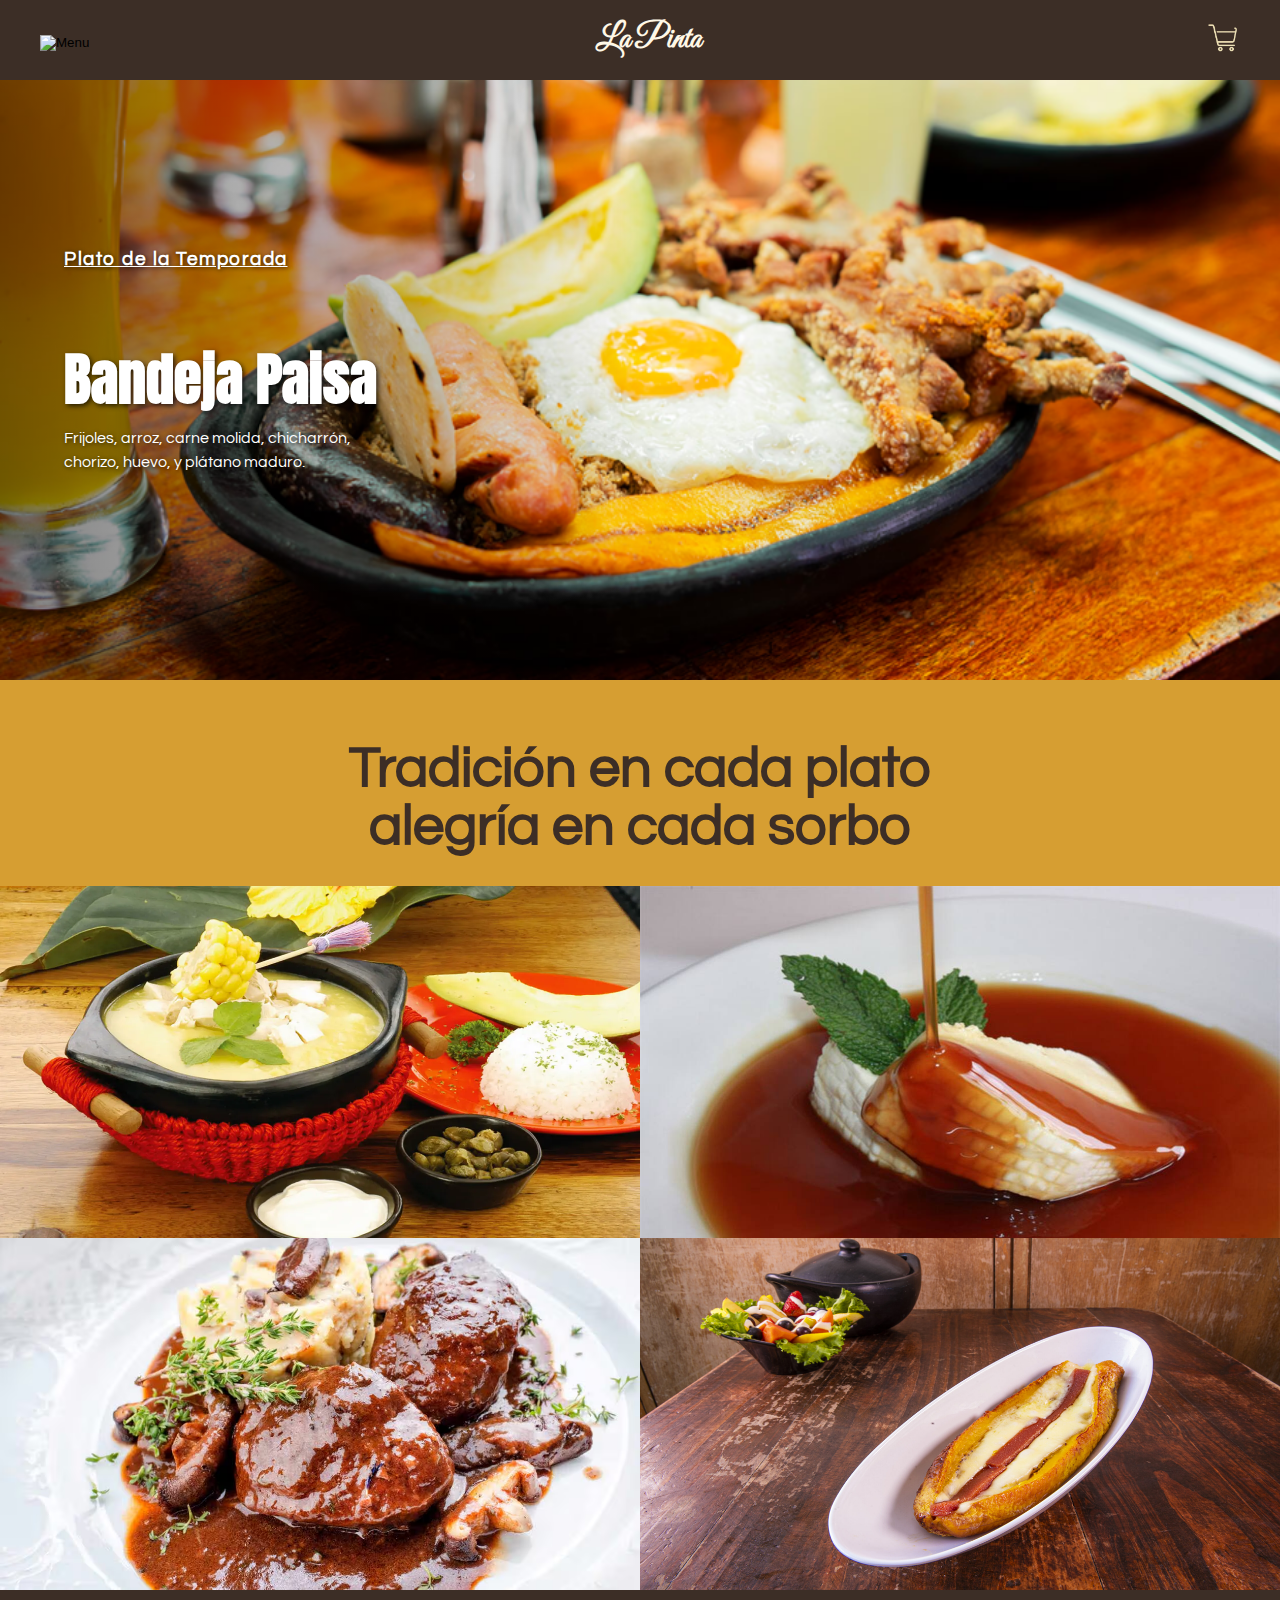
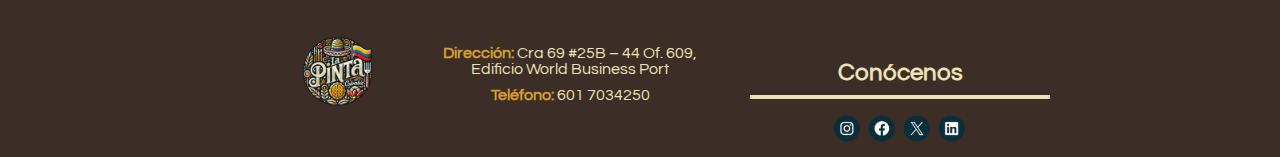
==== Menu_Restaurante/index.html @ 575f1a90 "estructura carpetas" ====
<!DOCTYPE html>
<html lang="es">
<head>
    <meta charset="UTF-8">
    <meta name="viewport" content="width=device-width, initial-scale=1.0">
    <title>La Pinta</title>
    <link rel="icon" href="Imagenes/Home/LaPintaLogo.png" type="la-pinta-logo">
    <link rel="preconnect" href="https://fonts.googleapis.com">
    <link rel="preconnect" href="https://fonts.gstatic.com" crossorigin>
    <link href="https://fonts.googleapis.com/css2?family=Great+Vibes&family=Questrial&display=swap" rel="stylesheet">
    <link href="https://fonts.googleapis.com/css2?family=Anton&display=swap" rel="stylesheet">
    <link rel="stylesheet" href="styles.css">
    <link rel="stylesheet" href="Header&Footer.css">
    <link rel="stylesheet" href="Scrollers.css">
</head>
<body>
    <header>
        <div class="dropdown">
            <button class="dropbtn">
                <img src="Imagenes/Menu_Hamburgesa.png" alt="Menu">
            </button>
            <div class="dropdown-content">
                <a href="Html/Conocenos2.html">¿Quiénes Somos?</a>
                <a href="Html/Carta.html">Carta</a>
                <a href="Html/Carrito.html">Carrito de Compras</a>
                <a href="Html/Login.html">Login</a>
            </div>
        </div>
        
        <h1><a href="index.html">La Pinta</a></h1>
        <div>
            <a href="Html/Carrito.html">
                <img src="Imagenes/Index/carritoIcono.png" alt="Carrito">
            </a>
        </div>
    </header>
     <div class="slider-box">
        <ul>
            <li>
                <img src="Imagenes/Index/bandeja_grande.png" alt="Bandeja Paisa">
                <div class="texteo">
                    <h3>Plato de la Temporada</h3>
                    <h1> <a href="Html/Carta.html">Bandeja Paisa</a></h1>
                    <p>Frijoles, arroz, carne molida, chicharrón, <br> chorizo, huevo, y plátano maduro.</p>
                </div>
            </li>
            <li>
                <img src="Imagenes/Index/Ceviche_grande.png" alt="Ceviche de Camarón">
                <div class="texteo">
                    <h3>Entrada de la Temporada</h3>
                    <h1><a href="Html/Carta.html">Ceviche de <br>Camarón</a></h1>
                    <p>Fresco ceviche de camarón en salsa de <br>tomate con limón y cilantro.</p>
                </div>
            </li>
            <li>
                <img src="Imagenes/Index/Guaro_grande.png" alt="Aguardiente Rosado del Tolima">
                <div class="texteo">
                    <h3>¡Disfruta y Prueba!</h3>
                    <h1><a href="Html/Carta.html">Aguardiente <br> Rosado del <br>Tolima</a></h1>
                    <p>Aguardiente rosado del Tolima, suave <br> y refrescante. 750ml</p>
                </div>
            </li>
            <li>
                <img src="Imagenes/Index/Merengon_grande.png" alt="Merengón de Guanábana">
                <div class="texteo">
                    <h3>Endulza tu paladar</h3>
                    <h1><a href="Html/Carta.html">Merengón <br>de Guanábana</a></h1>
                    <p>Merengón de guanábana, crujiente <br> por fuera y suave por dentro.</p>
                </div>
            </li>
            <li>
                <img src="Imagenes/Index/chefs_grandre.png" alt="Conoce La Pinta">
                <div class="texteo">
                    <h3>¿Quiénes somos?</h3>
                    <h1><a href="Html/Conocenos2.html">¡Conoce La <br> Pinta!</a></h1>
                    <p> Conoce como nacio La Pinta</p>
                </div>
            </li>
        </ul>
    </div>
    <section class="tradition">
        <h2>Tradición en cada plato <br>alegría en cada sorbo</h2>
        <div class="tradition-gallery">
            <div class="tradition-item">
            <img src="Imagenes/Index/Ajiaco_mediano.png" alt="Sopa">
            <div class="overlay">
                <h3><a href="Html/Carta.html">Ajiaco</a></h3>
                <p>Ajiaco típico Bogotano con pollo,<br> diferentes papas, arroz, aguacate <br>y alcaparras.</p>
            </div>
        </div>
        <div class="tradition-item">
            <img src="Imagenes/Index/cuajada_mediana.png" alt="Cuajada">
            <div class="overlay">
                <h3><a href="Html/Carta.html">Cuajada con Melado</a></h3>
                <p>Postre tradicional con cuajada y melado de panela.</p>
            </div>
        </div>
        <div class="tradition-item">
            <img src="Imagenes/Index/cartagena_medaiana.png" alt="Carne">
            <div class="overlay">
                <h3><a href="Html/Carta.html">Posta Cartagenera</a></h3>
                <p>Carne de res en salsa negra a base de panela, <br> típica de Cartagena. Acompañada de arroz de coco <br> y tajadas de platano maduro.</p>
            </div>
        </div>
        <div class="tradition-item">
            <img src="Imagenes/Index/Platano_mediana.png" alt="Platano">
            <div class="overlay">
                <h3><a href="Html/Carta.html">Plátano con Bocadillo y Queso</a></h3>
                <p>Plátano maduro con bocadillo <br>y queso fresco.</p>
            </div>
        </div>
        </div>
    </div>

    <footer class="footer">
        <div class="footer-content">
            <div class="footer-left">
                <a href="index.html" class="logo">
                    <img src="Imagenes/Home/LaPintaLogo.png" alt="La Pinta Logo">
                </a>
                <div class="footer-address">
                    <p><strong>Dirección:</strong> Cra 69 #25B – 44 Of. 609,<br>Edificio World Business Port</p>
                    <p><strong>Teléfono:</strong> 601 7034250</p>
                </div>
            </div>
            <div class="footer-right">
                <h2><a href="Html/Conocenos2.html">Conócenos</a></h2> 
                <div class="footer-social">
                    <img src="Imagenes/Home/RedesSociales.png" alt="Redes Sociales">
                </div>
            </div>
        </div>
    </footer>
</body>
</html>
---- Menu_Restaurante/styles.css ----
* {
    margin: 0;
    padding: 0;
    box-sizing: border-box;
    
}



body {
    background-color: #D69E32;
    overflow-x: hidden;
}

.slider-box {
    width: 100%;
    height: 50vw;
    max-height: 600px;
    overflow: hidden;
    position: relative;
}

.slider-box img {
    width: 100%;
    height: 100%;
    max-height: 600px;
    object-fit: cover;
    
}

.slider-box ul {
    display: flex;
    width: 500%; /* Cambiado a 500% para cubrir 5 elementos */
    padding: 0;
    margin: 0;
    animation: slide 30s infinite alternate ease-in-out; /* Ajuste de tiempo para que sea proporcional a los 5 elementos */
}

.slider-box li {
    width: 20%; /* Cada elemento ahora ocupa el 20% del ancho total del ul */
    list-style: none;
    position: relative;
}

.slider-box li::before {
    content: '';
    position: absolute;
    top: 0;
    left: 0;
    width: 100%;
    height: 100%;
    background: linear-gradient(to right, rgba(0, 0, 0, 0.5), rgba(0, 0, 0, 0) 50%);
    pointer-events: none; /* Asegura que el degradado no interfiera con los clics en los enlaces */
    z-index: 1; /* Coloca el degradado sobre la imagen */
}

.texteo {
    position: absolute;
    top: 28%; /* Ajusta según la posición deseada */
    left: 5%; /* Ajusta según la posición deseada */
    color: #FFFFFF;
    text-align: left;
    z-index: 2;
}

.texteo h3 {
    font-family: 'Questrial', sans-serif;
    font-size: 1.2rem; /* Ajusta el tamaño según sea necesario */
    text-decoration: underline;
    color: #FFFFFF; /* Color blanco */
    margin-bottom: 80px;
    letter-spacing: 1.5px; /* Espaciado entre letras */
    text-shadow: 1px 1px 4px rgba(0, 0, 0, 0.7); /* Sombra para mejorar la legibilidad */
}

.texteo h1 {
    cursor: pointer;
    font-family: 'Anton', sans-serif;
    font-size: 3.5rem; /* Ajusta el tamaño según sea necesario */
    color: #FFFFFF; /* Color blanco */
    margin: 10px 0;
    line-height: 1.1;
    text-shadow: 2px 2px 5px rgba(0, 0, 0, 0.7); /* Sombra para mejorar la legibilidad */
}

.texteo h1 a {
    color: #FFFFFF; /* Mantiene el color blanco del h1 */
    text-decoration: none; /* Elimina el subrayado predeterminado de los enlaces */
    font-family: 'Anton', sans-serif; /* Asegura que la fuente sea Anton */
}

.texteo h1 a:hover {
    text-decoration: underline; /* Añade subrayado al pasar el mouse para indicar que es un enlace */
    color: #FFFFFF; /* Cambia el color al pasar el mouse, si lo deseas */
}

.texteo p {
    font-family: 'Questrial', sans-serif;
    font-size: 1rem; /* Ajusta el tamaño según sea necesario */
    color: #FFFFFF; /* Color blanco */
    margin-top: 15px;
    line-height: 1.5;
    text-shadow: 1px 1px 4px rgba(0, 0, 0, 0.7); /* Sombra para mejorar la legibilidad */
    max-width: 500px; /* Limita el ancho para que no se extienda demasiado */
}


@keyframes slide {
    0% { margin-left: 0; }
    20% { margin-left: 0; }

    25% { margin-left: -100%; }
    40% { margin-left: -100%; }

    45% { margin-left: -200%; }
    60% { margin-left: -200%; }

    65% { margin-left: -300%; }
    80% { margin-left: -300%; } 

    85%  { margin-left: -400%; }
    100% { margin-left:-400%; }
}

.tradition {
    background-color: #D69E32; 
    text-align: center;
}

.tradition-gallery {
    display: grid;
    grid-template-columns: 1fr 1fr; /* Dos columnas de igual tamaño */
    grid-template-rows: auto auto; /* Dos filas automáticas */
    gap: 0; /* Elimina cualquier espacio entre las filas y columnas */
    padding: 0; /* Asegúrate de que no haya padding extra */
    margin: 0;
}

.tradition-item img {
    width: 100%;
    height: 100%;   
    object-fit: cover; /* Mantiene las proporciones y llena el espacio */
    transition: transform 0.5s ease;
    box-shadow: none; /* Elimina la sombra si es necesario */
    display: block; /* Asegura que las imágenes no tengan espacio extra por display inline */
}

.tradition-item {
    position: relative;
    overflow: hidden;
}


.tradition-item:hover img {
    transform: scale(1.1); /* Zoom en la imagen al hacer hover */
}

.overlay {
    position: absolute;
    top: 0;
    left: 0;
    width: 100%;
    height: 100%;
    background-color: rgba(0, 0, 0, 0.6); /* Fondo oscuro con opacidad */
    color: white;
    display: flex;
    flex-direction: column;
    justify-content: center;
    align-items: center;
    opacity: 0;
    transition: opacity 0.5s ease;
}

.tradition-item:hover .overlay {
    opacity: 1;
}

.overlay h3 {
    font-family: 'Anton', sans-serif;
    font-size: 1.5rem;
    margin: 0;
    text-align: center;
    
}

.overlay p {
    font-family: 'Questrial', sans-serif;
    font-size: 1rem;
    text-align: center;
    margin: 10px 0 0 0;
}

.tradition h2 {
    font-family: Questrial, sans-serif;
    font-size: 3.5rem;
    color: #3C2E26;
    margin: auto;
    padding: 60px 0 30px 0;
}


.tradition h3 a {
    color: #FFFFFF; /* Mantiene el color blanco del h3 */
    text-decoration: none; /* Elimina el subrayado predeterminado de los enlaces */
    font-family: 'Anton', sans-serif; /* Asegura que la fuente sea Anton */
}

.tradition h3 a:hover {
    text-decoration: underline; /* Añade subrayado al pasar el mouse para indicar que es un enlace */
    color: #FFFFFF; /* Mantiene el color blanco al hacer hover */
}
---- Menu_Restaurante/Header&Footer.css ----
body {
    font-family: 'Anton', sans-serif, 'Questrial', sans-serif;
    margin: 0;
    padding: 0;
    background-color: #fff;
}

/* Estilos del Header */
header {
    background-color: #3C2E26; /* Color de fondo */
    padding: 20px 40px; /* Espaciado interno */
    display: flex;
    justify-content: space-between; /* Distribuye los elementos en los extremos */
    align-items: center; /* Centra verticalmente los elementos */
}

header h1 {
    font-family: 'Great Vibes'; /* Estilo de la fuente */
    color: #FFF8E7; /* Color de la letra */
    margin: 0; /* Sin márgenes */
    transition: transform 0.3s ease; /* Transición suave para el efecto de agrandamiento */
}

header h1 a {
    color: inherit; /* Hereda el color de h1 */
    text-decoration: none; /* Sin subrayado */
    display: inline-block; /* Para que el transform funcione correctamente */
}

header h1 a:hover {
    transform: scale(1.1); /* Aumenta ligeramente el tamaño del texto */
}




header a {
    text-decoration: none; /* Quita subrayado de los enlaces */
}

header img {
    height: 30px; /* Tamaño de las imágenes */
    transition: transform 0.3s ease, opacity 0.3s ease; /* Transición suave */
}

header img:hover {
    transform: scale(1.1); /* Aumenta ligeramente el tamaño de la imagen */
    opacity: 0.8; /* Disminuye la opacidad */
}

/* Estilos del Dropdown Menu */
.dropdown {
    position: relative;
    display: inline-block;
}

.dropbtn {
    background: none;
    border: none;
    cursor: pointer;
    padding: 0;
}

.dropdown-content {
    display: none;
    position: absolute;
    background-color: #3C2E26;
    min-width: 300px;
    box-shadow: 0px 8px 16px 0px rgba(0, 0, 0, 0.2);
    z-index: 10000;
    border-radius: 5px;
}

.dropdown-content a {
    color: #FFF8E7;
    padding: 12px 16px;
    text-decoration: none;
    display: block;
    font-family: 'Questrial', sans-serif;
}

.dropdown-content a:hover {
    background-color: #534741;
}

.dropdown:hover .dropdown-content {
    display: block;
}


.footer {
    background-color: #3C2E26;
    color: #EDE1B7;
    padding: 10px 230px;
    display: flex;
    justify-content: space-between;
    align-items: center;
}

.footer-content {
    display: flex;
    justify-content: space-between;
    width: 100%;
}

.footer-left, .footer-right {
    display: flex;
    align-items: center;
}

.footer-address {
    margin-left: 50px; /* Mueve el texto un poco más a la izquierda */
    padding-left: 20px; /* Añade más espacio (aire) a la izquierda del texto */
    font-family: 'Questrial', sans-serif;
    color: #EDE1B7;
}

.footer-address p {
    margin: 10px 0; /* Añade más espacio vertical entre las líneas */
}

.footer-address p strong {
    color: #D69E32; /* Color dorado para "Dirección" y "Teléfono" */
}

.footer-right {
    flex-direction: column;
    align-items: center;
}

/* Estilos para el botón Conócenos */
.footer-right h2 {
    margin: 0;
    color: #EDE1B7;
    font-family: 'Questrial', sans-serif;
    font-size: 24px;
    border-bottom: 4px solid #EDE1B7;
    padding-bottom: 10px;
    margin-bottom: 10px;
    cursor: pointer;
    transition: color 0.3s, border-color 0.3s;
    width: 300px;
    text-align: center;
}

.footer-right h2:hover {
    color: #D69E32;
    border-color: #D69E32;
}

.footer-right h2 a {
    text-decoration: none;
    color: inherit;
}

/* Estilos para la imagen de redes sociales */
.footer-social {
    display: flex;
    gap: 15px;
    justify-content: center;
    margin-left: -10px; /* Mueve las imágenes un poco a la izquierda */
}

.footer-social img {
    width: 100%;
    max-width: 150px;
    height: auto;
}

.logo img {
    height: 70px; /* Aumenta un poco la altura del logo */
    width: auto;
    margin-left: 4.5rem;
}

/* Ocultar texto cuando el ancho de la pantalla es menor a 1000px */
@media (max-width: 1000px) {
    .footer-address, 
    .footer-right h2 {
        display: none;
    }
}

/* Mantener el logo centrado cuando el ancho de la pantalla es menor a 600px */
@media (max-width: 600px) {
    header {
        justify-content: center;
    }
    
    header img {
        margin-left: 0; /* Asegura que no haya margen a la izquierda */
    }
}
---- Menu_Restaurante/Scrollers.css ----
/* Custom Scrollbar */
/* Ocultar el scrollbar en navegadores basados en WebKit */
::-webkit-scrollbar {
    width: 0px;
    height: 0px;
}

/* Ocultar el scrollbar en navegadores basados en Gecko (como Firefox) */
html {
    scrollbar-width: none; /* Desactivar el scrollbar */
}

/* Para otros elementos, también puedes hacer esto */
element {
    overflow: hidden; /* Oculta cualquier scrollbar y contenido desbordante */
}
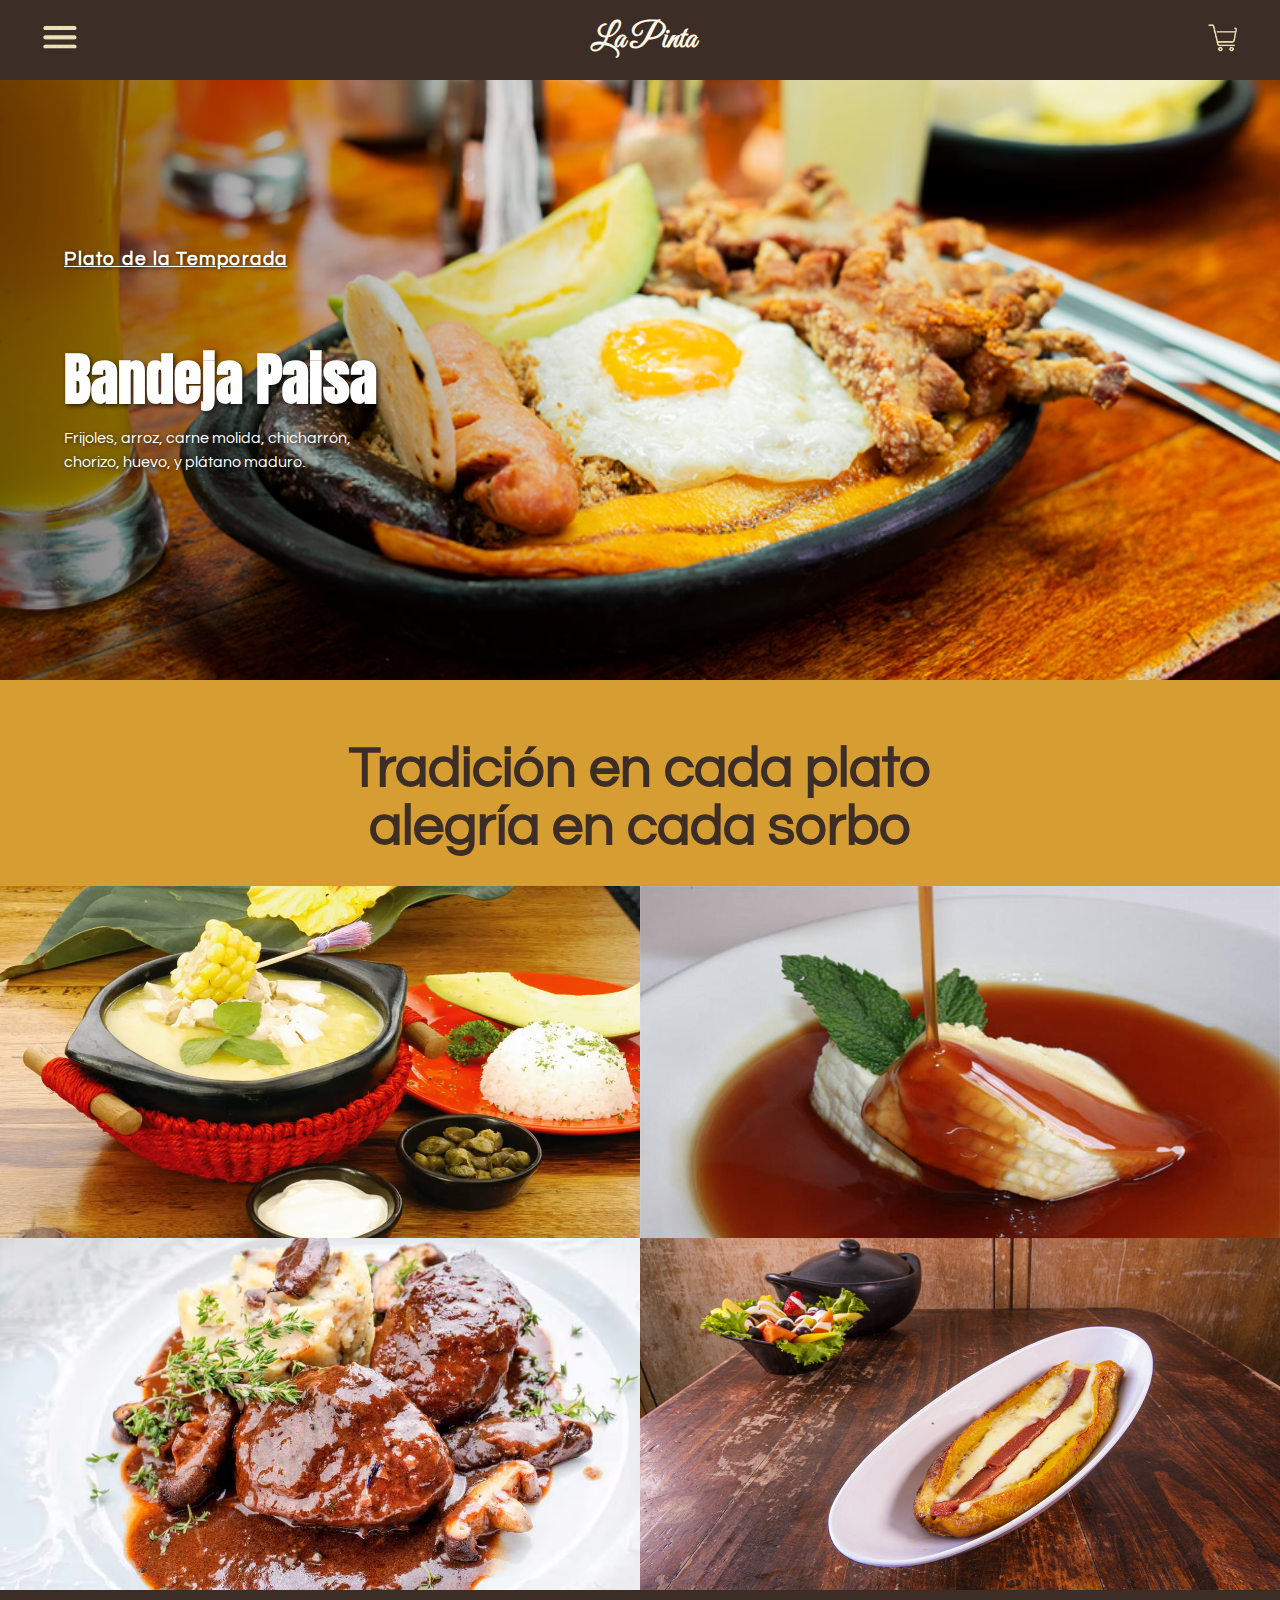
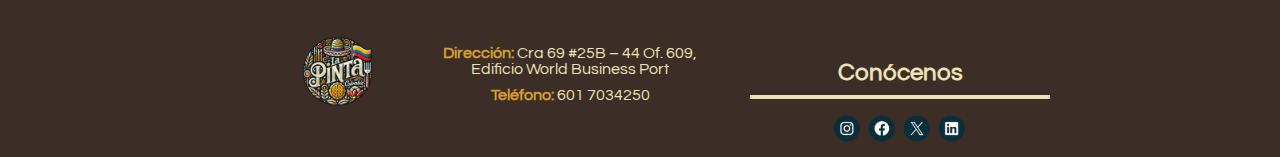
==== commit 631a5a91: "correcciones rutas" ====
--- a/Menu_Restaurante/index.html
+++ b/Menu_Restaurante/index.html
@@ -17,19 +17,19 @@
     <header>
         <div class="dropdown">
             <button class="dropbtn">
-                <img src="Imagenes/Menu_Hamburgesa.png" alt="Menu">
+                <img src="Imagenes/Index/Menu_Hamburgesa.png" alt="Menu">
             </button>
             <div class="dropdown-content">
-                <a href="Html/Conocenos2.html">¿Quiénes Somos?</a>
-                <a href="Html/Carta.html">Carta</a>
-                <a href="Html/Carrito.html">Carrito de Compras</a>
-                <a href="Html/Login.html">Login</a>
+                <a href="Conocenos2.html">¿Quiénes Somos?</a>
+                <a href="Carta.html">Carta</a>
+                <a href="Carrito.html">Carrito de Compras</a>
+                <a href="Login.html">Login</a>
             </div>
         </div>
         
         <h1><a href="index.html">La Pinta</a></h1>
         <div>
-            <a href="Html/Carrito.html">
+            <a href="Carrito.html">
                 <img src="Imagenes/Index/carritoIcono.png" alt="Carrito">
             </a>
         </div>
@@ -40,7 +40,7 @@
                 <img src="Imagenes/Index/bandeja_grande.png" alt="Bandeja Paisa">
                 <div class="texteo">
                     <h3>Plato de la Temporada</h3>
-                    <h1> <a href="Html/Carta.html">Bandeja Paisa</a></h1>
+                    <h1> <a href="Carta.html">Bandeja Paisa</a></h1>
                     <p>Frijoles, arroz, carne molida, chicharrón, <br> chorizo, huevo, y plátano maduro.</p>
                 </div>
             </li>
@@ -48,7 +48,7 @@
                 <img src="Imagenes/Index/Ceviche_grande.png" alt="Ceviche de Camarón">
                 <div class="texteo">
                     <h3>Entrada de la Temporada</h3>
-                    <h1><a href="Html/Carta.html">Ceviche de <br>Camarón</a></h1>
+                    <h1><a href="Carta.html">Ceviche de <br>Camarón</a></h1>
                     <p>Fresco ceviche de camarón en salsa de <br>tomate con limón y cilantro.</p>
                 </div>
             </li>
@@ -56,7 +56,7 @@
                 <img src="Imagenes/Index/Guaro_grande.png" alt="Aguardiente Rosado del Tolima">
                 <div class="texteo">
                     <h3>¡Disfruta y Prueba!</h3>
-                    <h1><a href="Html/Carta.html">Aguardiente <br> Rosado del <br>Tolima</a></h1>
+                    <h1><a href="Carta.html">Aguardiente <br> Rosado del <br>Tolima</a></h1>
                     <p>Aguardiente rosado del Tolima, suave <br> y refrescante. 750ml</p>
                 </div>
             </li>
@@ -64,7 +64,7 @@
                 <img src="Imagenes/Index/Merengon_grande.png" alt="Merengón de Guanábana">
                 <div class="texteo">
                     <h3>Endulza tu paladar</h3>
-                    <h1><a href="Html/Carta.html">Merengón <br>de Guanábana</a></h1>
+                    <h1><a href="Carta.html">Merengón <br>de Guanábana</a></h1>
                     <p>Merengón de guanábana, crujiente <br> por fuera y suave por dentro.</p>
                 </div>
             </li>
@@ -72,7 +72,7 @@
                 <img src="Imagenes/Index/chefs_grandre.png" alt="Conoce La Pinta">
                 <div class="texteo">
                     <h3>¿Quiénes somos?</h3>
-                    <h1><a href="Html/Conocenos2.html">¡Conoce La <br> Pinta!</a></h1>
+                    <h1><a href="Conocenos2.html">¡Conoce La <br> Pinta!</a></h1>
                     <p> Conoce como nacio La Pinta</p>
                 </div>
             </li>
@@ -84,28 +84,28 @@
             <div class="tradition-item">
             <img src="Imagenes/Index/Ajiaco_mediano.png" alt="Sopa">
             <div class="overlay">
-                <h3><a href="Html/Carta.html">Ajiaco</a></h3>
+                <h3><a href="Carta.html">Ajiaco</a></h3>
                 <p>Ajiaco típico Bogotano con pollo,<br> diferentes papas, arroz, aguacate <br>y alcaparras.</p>
             </div>
         </div>
         <div class="tradition-item">
             <img src="Imagenes/Index/cuajada_mediana.png" alt="Cuajada">
             <div class="overlay">
-                <h3><a href="Html/Carta.html">Cuajada con Melado</a></h3>
+                <h3><a href="Carta.html">Cuajada con Melado</a></h3>
                 <p>Postre tradicional con cuajada y melado de panela.</p>
             </div>
         </div>
         <div class="tradition-item">
             <img src="Imagenes/Index/cartagena_medaiana.png" alt="Carne">
             <div class="overlay">
-                <h3><a href="Html/Carta.html">Posta Cartagenera</a></h3>
+                <h3><a href="Carta.html">Posta Cartagenera</a></h3>
                 <p>Carne de res en salsa negra a base de panela, <br> típica de Cartagena. Acompañada de arroz de coco <br> y tajadas de platano maduro.</p>
             </div>
         </div>
         <div class="tradition-item">
             <img src="Imagenes/Index/Platano_mediana.png" alt="Platano">
             <div class="overlay">
-                <h3><a href="Html/Carta.html">Plátano con Bocadillo y Queso</a></h3>
+                <h3><a href="Carta.html">Plátano con Bocadillo y Queso</a></h3>
                 <p>Plátano maduro con bocadillo <br>y queso fresco.</p>
             </div>
         </div>
@@ -124,7 +124,7 @@
                 </div>
             </div>
             <div class="footer-right">
-                <h2><a href="Html/Conocenos2.html">Conócenos</a></h2> 
+                <h2><a href="Conocenos2.html">Conócenos</a></h2> 
                 <div class="footer-social">
                     <img src="Imagenes/Home/RedesSociales.png" alt="Redes Sociales">
                 </div>
